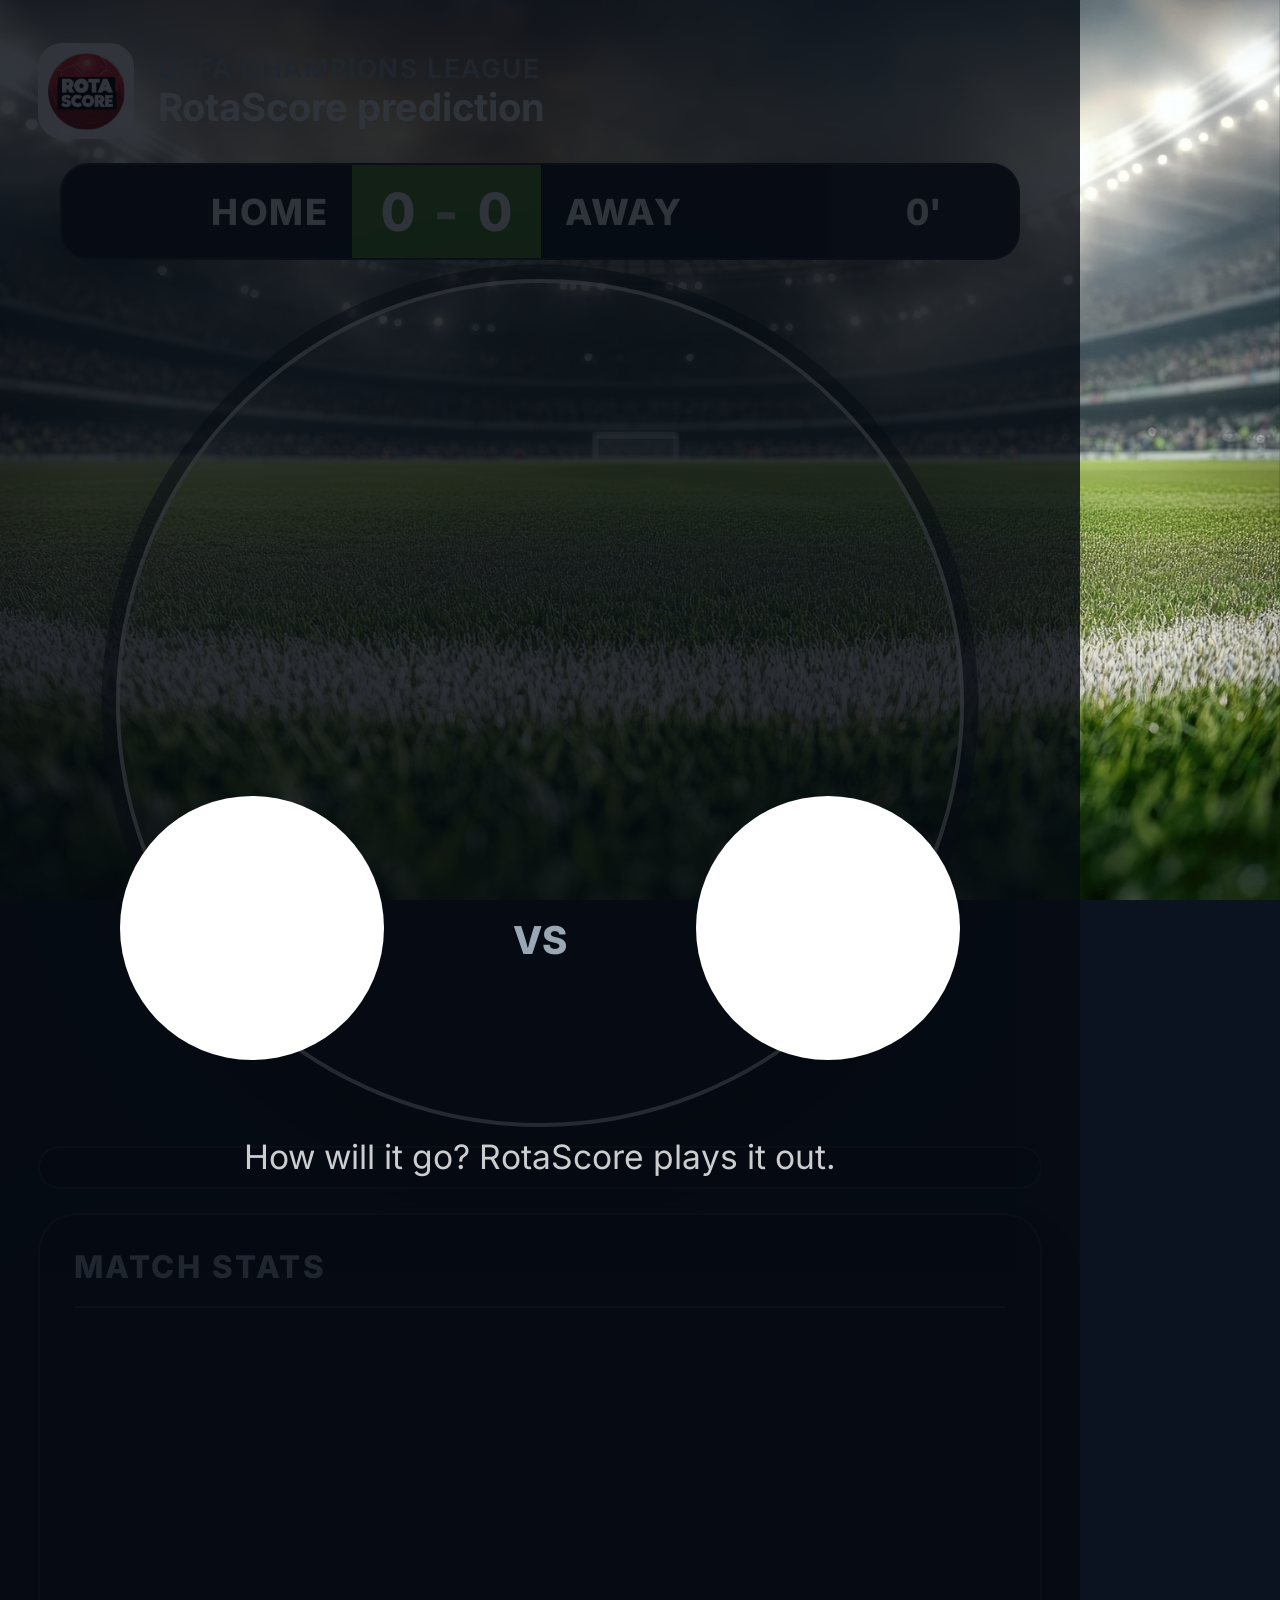
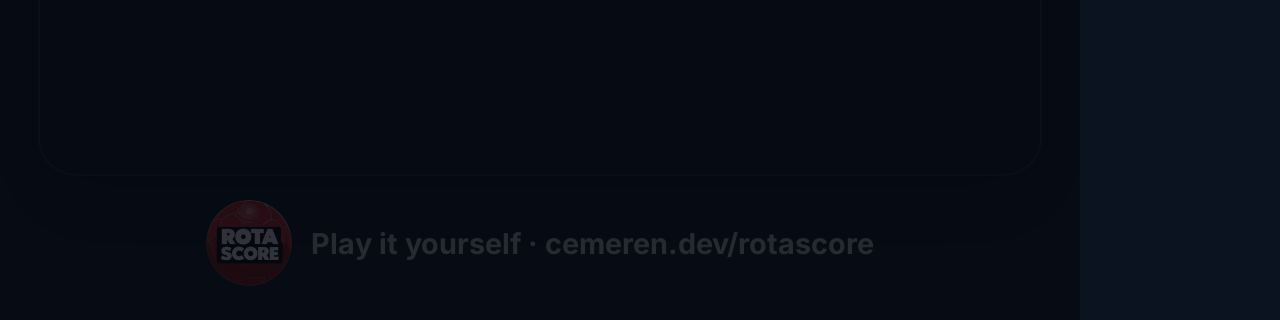
==== reel/index.html @ 1555196f "Reel renderer: vertical 1080x1920 video of a match, frame by frame reel/index.html is a Reels layout" ====
<!DOCTYPE html>
<html lang="en">
<head>
    <meta charset="UTF-8">
    <!-- Dikey video (Reels) düzeni: tools/render-reel.mjs bu sayfayı başsız Chromium'da kare kare çeker.
         Sayfa 450x800 CSS piksel, zoom 2.4 ile 1080x1920. Tüm göreli yollar site köküne göre (base). -->
    <base href="../">
    <meta name="viewport" content="width=1080">
    <title>RotaScore reel</title>
    <link rel="stylesheet" href="style.css">
    <link rel="stylesheet" href="reel/reel.css">
</head>
<body class="reel">
    <div class="reel-frame">
        <header class="reel-head">
            <img class="reel-cup" id="reel-cup" src="img/favicon.png" alt="">
            <div class="reel-head-text">
                <small id="reel-competition">UEFA Champions League</small>
                <strong>RotaScore prediction</strong>
            </div>
            <span class="reel-date" id="reel-date"></span>
        </header>

        <section class="stage" id="stage">
            <div class="scorebug" id="scorebug">
                <div class="sb-team sb-home">
                    <span class="sb-logo" id="sb-home-logo"></span>
                    <span class="sb-abbr" id="sb-home-abbr">HOME</span>
                </div>
                <div class="sb-score">
                    <span id="sb-home-score">0</span>
                    <span class="sb-dash">-</span>
                    <span id="sb-away-score">0</span>
                </div>
                <div class="sb-team sb-away">
                    <span class="sb-abbr" id="sb-away-abbr">AWAY</span>
                    <span class="sb-logo" id="sb-away-logo"></span>
                </div>
                <div class="sb-clock" id="sb-clock"><span class="live-dot"></span><span id="sb-clock-text">0'</span></div>
            </div>
            <div class="pitch">
                <canvas id="gameCanvas"></canvas>
            </div>
            <div class="ticker" id="ticker"></div>
        </section>

        <section class="panel match-stats has-match" id="match-stats">
            <h2>Match stats</h2>
            <div class="stats" id="stats"></div>
            <ol class="timeline" id="timeline"></ol>
        </section>

        <footer class="reel-foot">
            <img src="img/brand.webp" alt="RotaScore" width="36" height="36">
            <span>Play it yourself · cemeren.dev/rotascore</span>
        </footer>

        <!-- Açılış kartı: maç başlamadan iki saniye -->
        <div class="reel-intro" id="reel-intro">
            <small id="intro-competition"></small>
            <div class="reel-intro-teams">
                <div class="reel-intro-team"><span class="badge badge-lg" id="intro-home-badge"></span><strong id="intro-home"></strong></div>
                <span class="reel-intro-vs">vs</span>
                <div class="reel-intro-team"><span class="badge badge-lg" id="intro-away-badge"></span><strong id="intro-away"></strong></div>
            </div>
            <p>How will it go? RotaScore plays it out.</p>
        </div>
    </div>
    <script src="xg-table.js"></script>
    <script src="script.js"></script>
    <script src="reel/reel.js"></script>
</body>
</html>
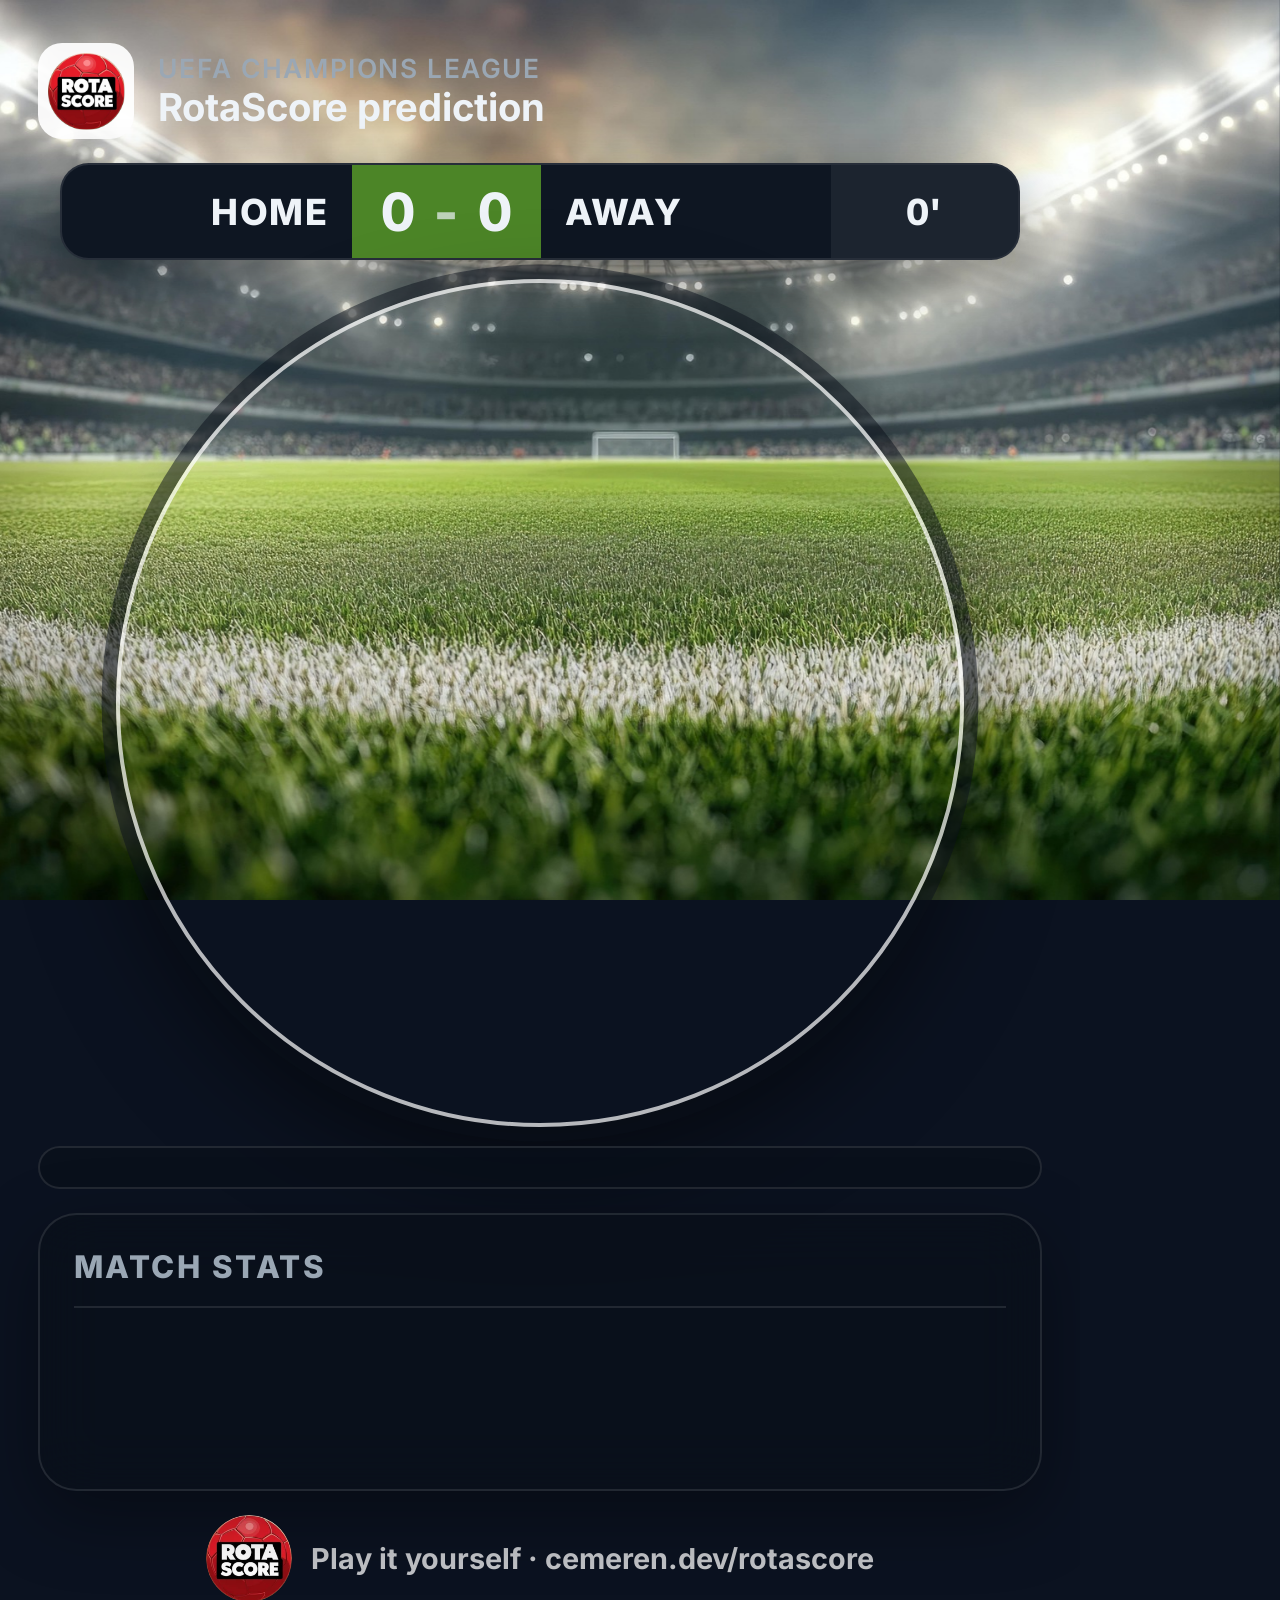
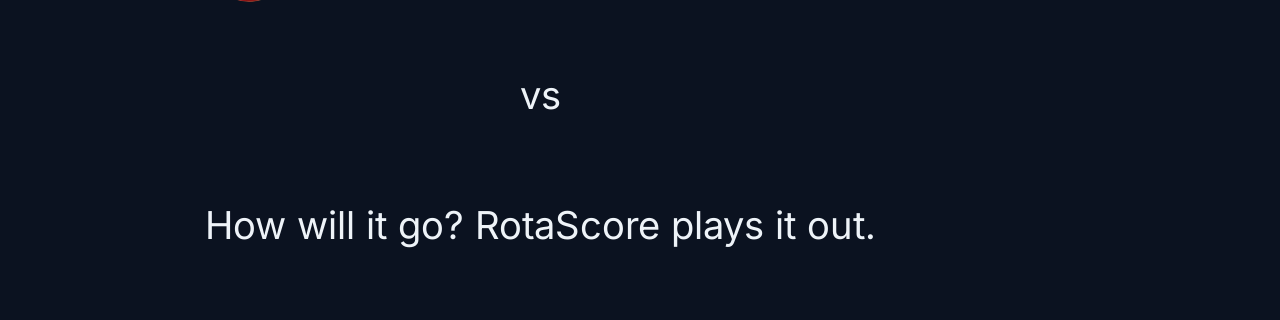
==== commit daa6c5dc: "Reel: result card scene, mixed audio (crowd, whistles, goals), caption text Co-Authored-By: Claude F" ====
--- a/reel/index.html
+++ b/reel/index.html
@@ -55,6 +55,19 @@
             <span>Play it yourself · cemeren.dev/rotascore</span>
         </footer>
 
+        <!-- Kapanış: sonuç kartı sahnesi (render-reel.mjs maç bitince açar) -->
+        <div class="reel-result" id="reel-result" hidden>
+            <small class="reel-result-title">Full-time</small>
+            <span class="reel-result-sub" id="result-sub"></span>
+            <div class="reel-result-teams">
+                <div class="reel-result-team"><span id="result-home-badge"></span><strong id="result-home"></strong><em id="result-home-goals"></em></div>
+                <div class="reel-result-score" id="result-score">0-0</div>
+                <div class="reel-result-team"><span id="result-away-badge"></span><strong id="result-away"></strong><em id="result-away-goals"></em></div>
+            </div>
+            <div class="stats reel-result-stats" id="result-stats"></div>
+            <p class="reel-result-foot">RotaScore prediction · play it yourself at cemeren.dev/rotascore</p>
+        </div>
+
         <!-- Açılış kartı: maç başlamadan iki saniye -->
         <div class="reel-intro" id="reel-intro">
             <small id="intro-competition"></small>
